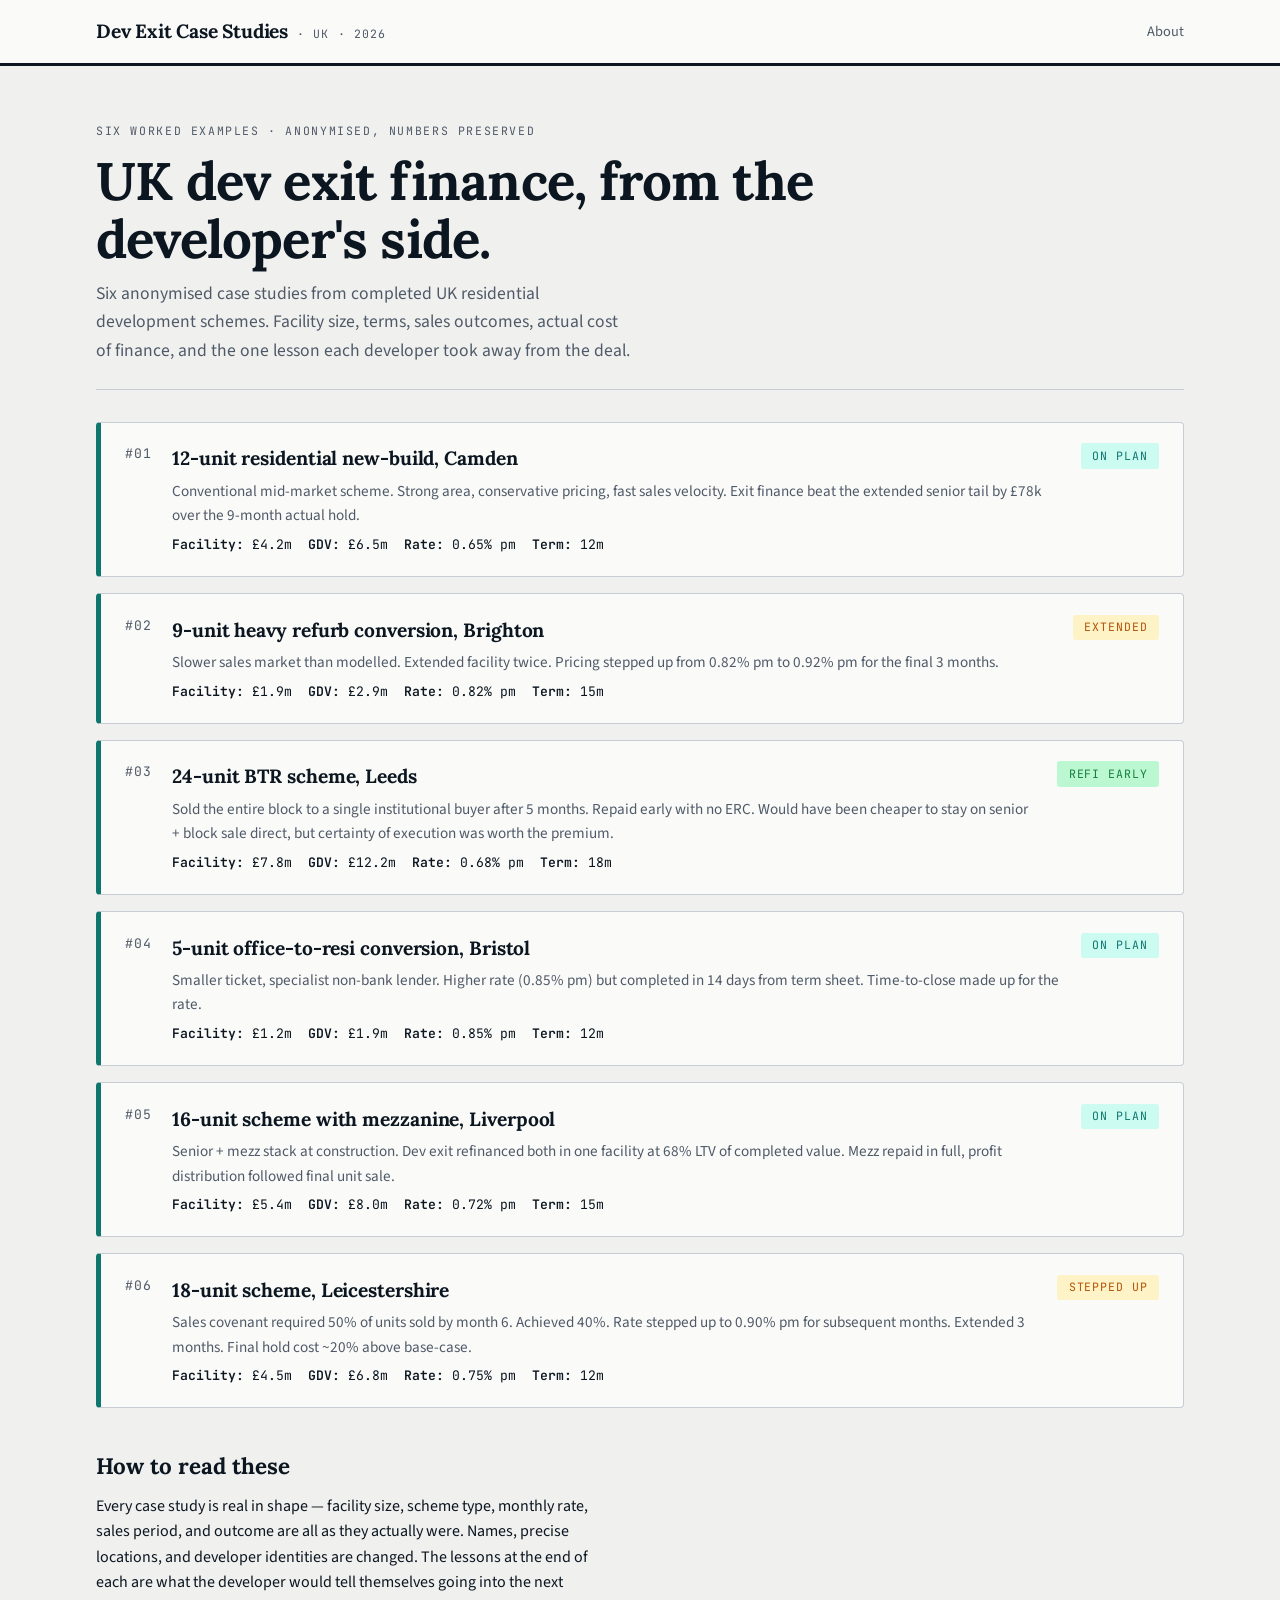
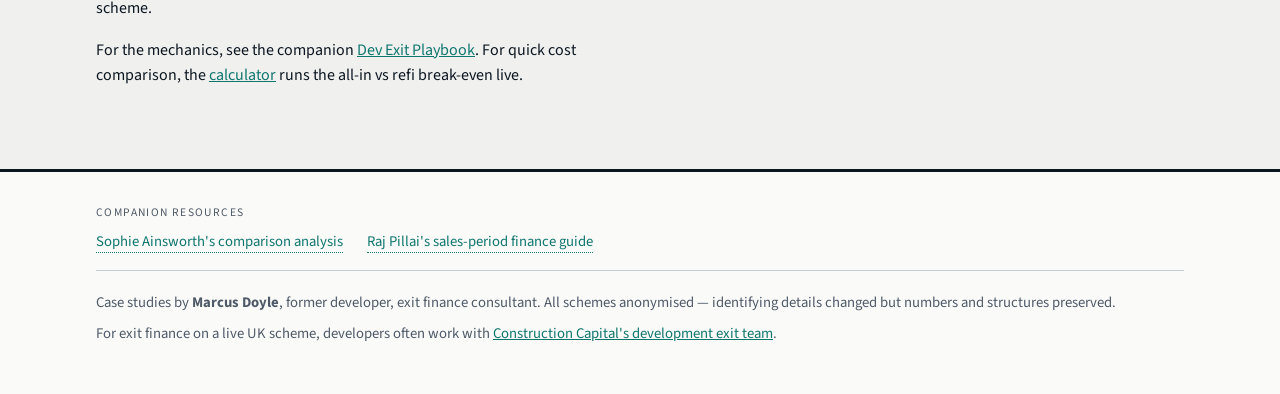
==== index.html @ 521fe62d "ccs deploy uk-dev-exit-case-studies 2026-04-24T15:23:26.385Z" ====
<!DOCTYPE html><html lang="en-GB"> <head><meta charset="utf-8"><meta name="viewport" content="width=device-width, initial-scale=1"><title>UK Development Exit Finance Case Studies</title><meta name="description" content="Six anonymised UK development exit finance case studies — real-shape numbers on completed schemes, with facility structure, sales outcomes, cost of finance, and the lessons each developer took from the deal."><link rel="canonical" href="https://uk-dev-exit-case-studies.ondigitalocean.app/"><meta property="og:type" content="website"><meta property="og:title" content="UK Development Exit Finance Case Studies"><meta property="og:description" content="Six anonymised UK development exit finance case studies — real-shape numbers on completed schemes, with facility structure, sales outcomes, cost of finance, and the lessons each developer took from the deal."><meta property="og:url" content="https://uk-dev-exit-case-studies.ondigitalocean.app/"><meta name="twitter:card" content="summary"><link rel="preconnect" href="https://fonts.googleapis.com"><link rel="preconnect" href="https://fonts.gstatic.com" crossorigin><link href="https://fonts.googleapis.com/css2?family=Source+Sans+3:wght@400;500;600;700&family=Lora:ital,wght@0,400;0,600;0,700;1,400&family=JetBrains+Mono:wght@400;500&display=swap" rel="stylesheet"><script type="application/ld+json">{"@context":"https://schema.org","@type":"Organization","@id":"https://uk-dev-exit-case-studies.ondigitalocean.app/#organization","name":"UK Dev Exit Case Studies","url":"https://uk-dev-exit-case-studies.ondigitalocean.app"}</script><script type="application/ld+json">{"@context":"https://schema.org","@type":"WebSite","@id":"https://uk-dev-exit-case-studies.ondigitalocean.app/#website","url":"https://uk-dev-exit-case-studies.ondigitalocean.app","name":"UK Development Exit Finance Case Studies","description":"Six anonymised UK development exit finance case studies — real-shape numbers on completed schemes, with facility structure, sales outcomes, cost of finance, and the lessons each developer took from the deal.","publisher":{"@id":"https://uk-dev-exit-case-studies.ondigitalocean.app/#organization"},"inLanguage":"en-GB"}</script><script type="application/ld+json">{"@context":"https://schema.org","@type":"Article","headline":"UK Development Exit Finance Case Studies","description":"Six anonymised UK development exit finance case studies — real-shape numbers on completed schemes, with facility structure, sales outcomes, cost of finance, and the lessons each developer took from the deal.","datePublished":"2026-04-24","dateModified":"2026-04-24","author":{"@type":"Person","name":"Marcus Doyle"},"publisher":{"@id":"https://uk-dev-exit-case-studies.ondigitalocean.app/#organization"},"mainEntityOfPage":{"@type":"WebPage","@id":"https://uk-dev-exit-case-studies.ondigitalocean.app/"}}</script><link rel="stylesheet" href="/_astro/_slug_.Q6CmdGzE.css"></head> <body> <header class="site-header"> <div class="wrap"> <a class="wordmark" href="/"> <span class="wordmark__primary">Dev Exit Case Studies</span> <span class="wordmark__secondary"> · UK · 2026</span> </a> <nav aria-label="Primary"> <ul> <li><a href="/about">About</a></li> </ul> </nav> </div> </header> <main class="site-main"> <div class="wrap"> <section class="hero"> <p class="hero__eyebrow">Six worked examples · anonymised, numbers preserved</p> <h1>UK dev exit finance, from the developer's side.</h1> <p class="hero__lede">
Six anonymised case studies from completed UK residential
        development schemes. Facility size, terms, sales outcomes, actual
        cost of finance, and the one lesson each developer took away from
        the deal.
</p> </section> <ul class="cases-list"> <li> <a class="case-card" href="/case-1-12-unit-camden"> <span class="case-card__num">#01</span> <div class="case-card__body"> <div class="case-card__title">12-unit residential new-build, Camden</div> <div class="case-card__summary">Conventional mid-market scheme. Strong area, conservative pricing, fast sales velocity. Exit finance beat the extended senior tail by £78k over the 9-month actual hold.</div> <div class="case-card__stats"> <span><strong>Facility:</strong> £4.2m</span> <span><strong>GDV:</strong> £6.5m</span> <span><strong>Rate:</strong> 0.65% pm</span> <span><strong>Term:</strong> 12m</span> </div> </div> <span class="case-card__badge">on plan</span> </a> </li><li> <a class="case-card" href="/case-2-heavy-refurb-brighton"> <span class="case-card__num">#02</span> <div class="case-card__body"> <div class="case-card__title">9-unit heavy refurb conversion, Brighton</div> <div class="case-card__summary">Slower sales market than modelled. Extended facility twice. Pricing stepped up from 0.82% pm to 0.92% pm for the final 3 months.</div> <div class="case-card__stats"> <span><strong>Facility:</strong> £1.9m</span> <span><strong>GDV:</strong> £2.9m</span> <span><strong>Rate:</strong> 0.82% pm</span> <span><strong>Term:</strong> 15m</span> </div> </div> <span class="case-card__badge case-card__badge--extended">extended</span> </a> </li><li> <a class="case-card" href="/case-3-24-unit-leeds-build-to-rent"> <span class="case-card__num">#03</span> <div class="case-card__body"> <div class="case-card__title">24-unit BTR scheme, Leeds</div> <div class="case-card__summary">Sold the entire block to a single institutional buyer after 5 months. Repaid early with no ERC. Would have been cheaper to stay on senior + block sale direct, but certainty of execution was worth the premium.</div> <div class="case-card__stats"> <span><strong>Facility:</strong> £7.8m</span> <span><strong>GDV:</strong> £12.2m</span> <span><strong>Rate:</strong> 0.68% pm</span> <span><strong>Term:</strong> 18m</span> </div> </div> <span class="case-card__badge case-card__badge--early">refi early</span> </a> </li><li> <a class="case-card" href="/case-4-5-unit-conversion-bristol"> <span class="case-card__num">#04</span> <div class="case-card__body"> <div class="case-card__title">5-unit office-to-resi conversion, Bristol</div> <div class="case-card__summary">Smaller ticket, specialist non-bank lender. Higher rate (0.85% pm) but completed in 14 days from term sheet. Time-to-close made up for the rate.</div> <div class="case-card__stats"> <span><strong>Facility:</strong> £1.2m</span> <span><strong>GDV:</strong> £1.9m</span> <span><strong>Rate:</strong> 0.85% pm</span> <span><strong>Term:</strong> 12m</span> </div> </div> <span class="case-card__badge">on plan</span> </a> </li><li> <a class="case-card" href="/case-5-mezzanine-exit-liverpool"> <span class="case-card__num">#05</span> <div class="case-card__body"> <div class="case-card__title">16-unit scheme with mezzanine, Liverpool</div> <div class="case-card__summary">Senior + mezz stack at construction. Dev exit refinanced both in one facility at 68% LTV of completed value. Mezz repaid in full, profit distribution followed final unit sale.</div> <div class="case-card__stats"> <span><strong>Facility:</strong> £5.4m</span> <span><strong>GDV:</strong> £8.0m</span> <span><strong>Rate:</strong> 0.72% pm</span> <span><strong>Term:</strong> 15m</span> </div> </div> <span class="case-card__badge">on plan</span> </a> </li><li> <a class="case-card" href="/case-6-sales-covenant-breach-midlands"> <span class="case-card__num">#06</span> <div class="case-card__body"> <div class="case-card__title">18-unit scheme, Leicestershire</div> <div class="case-card__summary">Sales covenant required 50% of units sold by month 6. Achieved 40%. Rate stepped up to 0.90% pm for subsequent months. Extended 3 months. Final hold cost ~20% above base-case.</div> <div class="case-card__stats"> <span><strong>Facility:</strong> £4.5m</span> <span><strong>GDV:</strong> £6.8m</span> <span><strong>Rate:</strong> 0.75% pm</span> <span><strong>Term:</strong> 12m</span> </div> </div> <span class="case-card__badge case-card__badge--extended">stepped up</span> </a> </li> </ul> <section class="prose"> <h2>How to read these</h2> <p>
Every case study is real in shape — facility size, scheme type,
        monthly rate, sales period, and outcome are all as they actually
        were. Names, precise locations, and developer identities are
        changed. The lessons at the end of each are what the developer
        would tell themselves going into the next scheme.
</p> <p>
For the mechanics, see the companion
<a href="https://constructioncapital.neocities.org">Dev Exit Playbook</a>.
        For quick cost comparison, the
<a href="https://uk-dev-exit-finance-calculator-sb47m.ondigitalocean.app">calculator</a>
runs the all-in vs refi break-even live.
</p> </section> </div> </main> <footer class="site-footer"> <div class="wrap"> <nav class="site-footer__network" aria-label="Related resources"> <p class="site-footer__label">Companion resources</p> <ul> <li><a rel="noopener">Sophie Ainsworth&#39;s comparison analysis</a></li><li><a rel="noopener">Raj Pillai&#39;s sales-period finance guide</a></li> </ul> </nav> <p>
Case studies by <strong>Marcus Doyle</strong>,
 former developer, exit finance consultant. All schemes
          anonymised — identifying details changed but numbers and
          structures preserved.
</p> <p style="margin-top: 0.5rem;">
For exit finance on a live UK scheme, developers often work with   <a href="https://www.constructioncapital.co.uk/services/development-exit-finance" rel="noopener">Construction Capital&#39;s development exit team</a>.
</p> </div> </footer> </body></html>
---- _astro/_slug_.Q6CmdGzE.css ----
*,*:before,*:after{box-sizing:border-box}*{margin:0}html,body{height:100%}body{-webkit-font-smoothing:antialiased;text-rendering:optimizeLegibility}img,picture,video,canvas,svg{display:block;max-width:100%}input,button,textarea,select{font:inherit;color:inherit}p,h1,h2,h3,h4,h5,h6{overflow-wrap:break-word}#root,#__next{isolation:isolate}:root{--ccs-measure: 68ch;--ccs-gap: 1.25rem;--ccs-gap-lg: 2.5rem;--ccs-radius: 6px;--ccs-stack: 1.5em;--ccs-focus: 2px solid currentColor}:root{--c-bg: #f0f0ee;--c-surface: #fafaf8;--c-ink: #0b1620;--c-ink-soft: #4f5a68;--c-rule: #c8ccd4;--c-rule-dark: #0b1620;--c-accent: #0f766e;--c-accent-soft: #ccfbf1;--c-warn: #b45309;--c-ok: #15803d;--c-sans: "Source Sans 3", "Inter", system-ui, sans-serif;--c-serif: "Lora", Georgia, serif;--c-mono: "JetBrains Mono", ui-monospace, "SF Mono", monospace}body{background:var(--c-bg);color:var(--c-ink);font-family:var(--c-sans);font-size:1rem;line-height:1.6}.wrap{max-width:72rem;margin:0 auto;padding:0 clamp(1rem,4vw,2rem)}.site-header{padding:1rem 0;border-bottom:3px solid var(--c-rule-dark);background:var(--c-surface)}.site-header .wrap{display:flex;align-items:center;justify-content:space-between;gap:2rem}.wordmark{text-decoration:none;color:inherit;display:inline-flex;align-items:baseline;gap:.55rem}.wordmark__primary{font-family:var(--c-serif);font-weight:700;font-size:1.2rem;letter-spacing:-.01em}.wordmark__secondary{font-family:var(--c-mono);font-size:.72rem;color:var(--c-ink-soft);letter-spacing:.1em;text-transform:uppercase}.site-header nav ul{display:flex;gap:1.25rem;list-style:none;padding:0;font-size:.9rem}.site-header nav a{color:var(--c-ink-soft);text-decoration:none}.site-header nav a:hover{color:var(--c-accent)}.site-main{padding:2.5rem 0 4rem}.site-footer{border-top:3px solid var(--c-rule-dark);padding:2rem 0 3rem;background:var(--c-surface);font-size:.92rem;color:var(--c-ink-soft)}.site-footer a{color:var(--c-accent)}.site-footer__network{margin-bottom:1.25rem;padding-bottom:1rem;border-bottom:1px solid var(--c-rule)}.site-footer__label{font-size:.72rem;letter-spacing:.12em;text-transform:uppercase;margin-bottom:.5rem}.site-footer__network ul{list-style:none;padding:0;display:flex;flex-wrap:wrap;gap:1rem 1.5rem}.site-footer__network a{color:var(--c-accent);text-decoration:none;border-bottom:1px dotted var(--c-accent)}.hero{padding:1rem 0 1.5rem;border-bottom:1px solid var(--c-rule);margin-bottom:2rem}.hero__eyebrow{font-family:var(--c-mono);font-size:.72rem;letter-spacing:.14em;text-transform:uppercase;color:var(--c-ink-soft);margin-bottom:.75rem}.hero h1{font-family:var(--c-serif);font-size:clamp(2.1rem,4.5vw,3.3rem);line-height:1.1;letter-spacing:-.015em;max-width:22ch;margin-bottom:.75rem;font-weight:700}.hero__lede{max-width:60ch;color:var(--c-ink-soft);font-size:1.1rem}.cases-list{list-style:none;padding:0;margin:1rem 0 2.5rem;display:grid;gap:1rem}.case-card{display:grid;grid-template-columns:auto 1fr auto;gap:1.25rem;padding:1.3rem 1.5rem;background:var(--c-surface);border:1px solid var(--c-rule);border-left:5px solid var(--c-accent);border-radius:4px;text-decoration:none;color:inherit;transition:border-left-color .15s,transform .12s}.case-card:hover{border-left-color:var(--c-ink);transform:translateY(-1px)}@media(max-width:720px){.case-card{grid-template-columns:1fr}}.case-card__num{font-family:var(--c-mono);font-size:.82rem;color:var(--c-ink-soft);letter-spacing:.08em}.case-card__title{font-family:var(--c-serif);font-weight:700;font-size:1.2rem;letter-spacing:-.005em;margin-bottom:.3rem}.case-card__summary{color:var(--c-ink-soft);font-size:.95rem;margin-bottom:.4rem}.case-card__stats{display:flex;flex-wrap:wrap;gap:.4rem 1rem;font-family:var(--c-mono);font-size:.82rem;color:var(--c-ink)}.case-card__stats strong{font-weight:600}.case-card__badge{display:inline-block;align-self:start;padding:.22rem .7rem;border-radius:3px;font-family:var(--c-mono);font-size:.72rem;letter-spacing:.08em;text-transform:uppercase;background:var(--c-accent-soft);color:var(--c-accent)}.case-card__badge--stepped,.case-card__badge--extended{background:#fef3c7;color:var(--c-warn)}.case-card__badge--early{background:#bbf7d0;color:var(--c-ok)}.case-page{max-width:58rem}.case-page__breadcrumb{font-family:var(--c-mono);font-size:.82rem;color:var(--c-ink-soft);margin-bottom:.8rem}.case-page__breadcrumb a{color:var(--c-ink-soft)}.case-page h1{font-family:var(--c-serif);font-size:clamp(1.9rem,4vw,2.8rem);letter-spacing:-.015em;line-height:1.1;margin-bottom:.5rem}.case-page__lede{color:var(--c-ink-soft);font-size:1.1rem;max-width:58ch;margin-bottom:2rem}.stats-grid{display:grid;grid-template-columns:repeat(4,1fr);gap:1px;margin:0 0 2rem;background:var(--c-rule);border:1px solid var(--c-rule);border-radius:4px;overflow:hidden}@media(max-width:720px){.stats-grid{grid-template-columns:repeat(2,1fr)}}.stat{padding:1rem 1.2rem;background:var(--c-surface)}.stat__label{font-size:.72rem;letter-spacing:.08em;text-transform:uppercase;color:var(--c-ink-soft);margin-bottom:.3rem}.stat__value{font-family:var(--c-mono);font-size:1.45rem;font-weight:500;letter-spacing:-.01em;color:var(--c-ink)}.prose{max-width:62ch}.prose h2{font-family:var(--c-serif);font-size:1.4rem;margin-top:2rem;margin-bottom:.6rem}.prose h3{font-size:1rem;margin-top:1.4rem;margin-bottom:.3rem}.prose p{margin-bottom:1rem}.prose ul,.prose ol{padding-left:1.25rem;margin-bottom:1rem}.prose a{color:var(--c-accent)}.prose strong{color:var(--c-ink);font-weight:600}.prose blockquote{border-left:3px solid var(--c-accent);padding-left:1rem;color:var(--c-ink-soft);margin:1.25rem 0;font-style:italic}.lesson{background:var(--c-accent-soft);border-left:4px solid var(--c-accent);padding:1.1rem 1.3rem;margin:2rem 0;border-radius:4px}.lesson__label{font-family:var(--c-mono);font-size:.72rem;letter-spacing:.12em;text-transform:uppercase;color:var(--c-accent);margin-bottom:.5rem}.lesson__body{color:var(--c-ink);font-size:1.02rem}
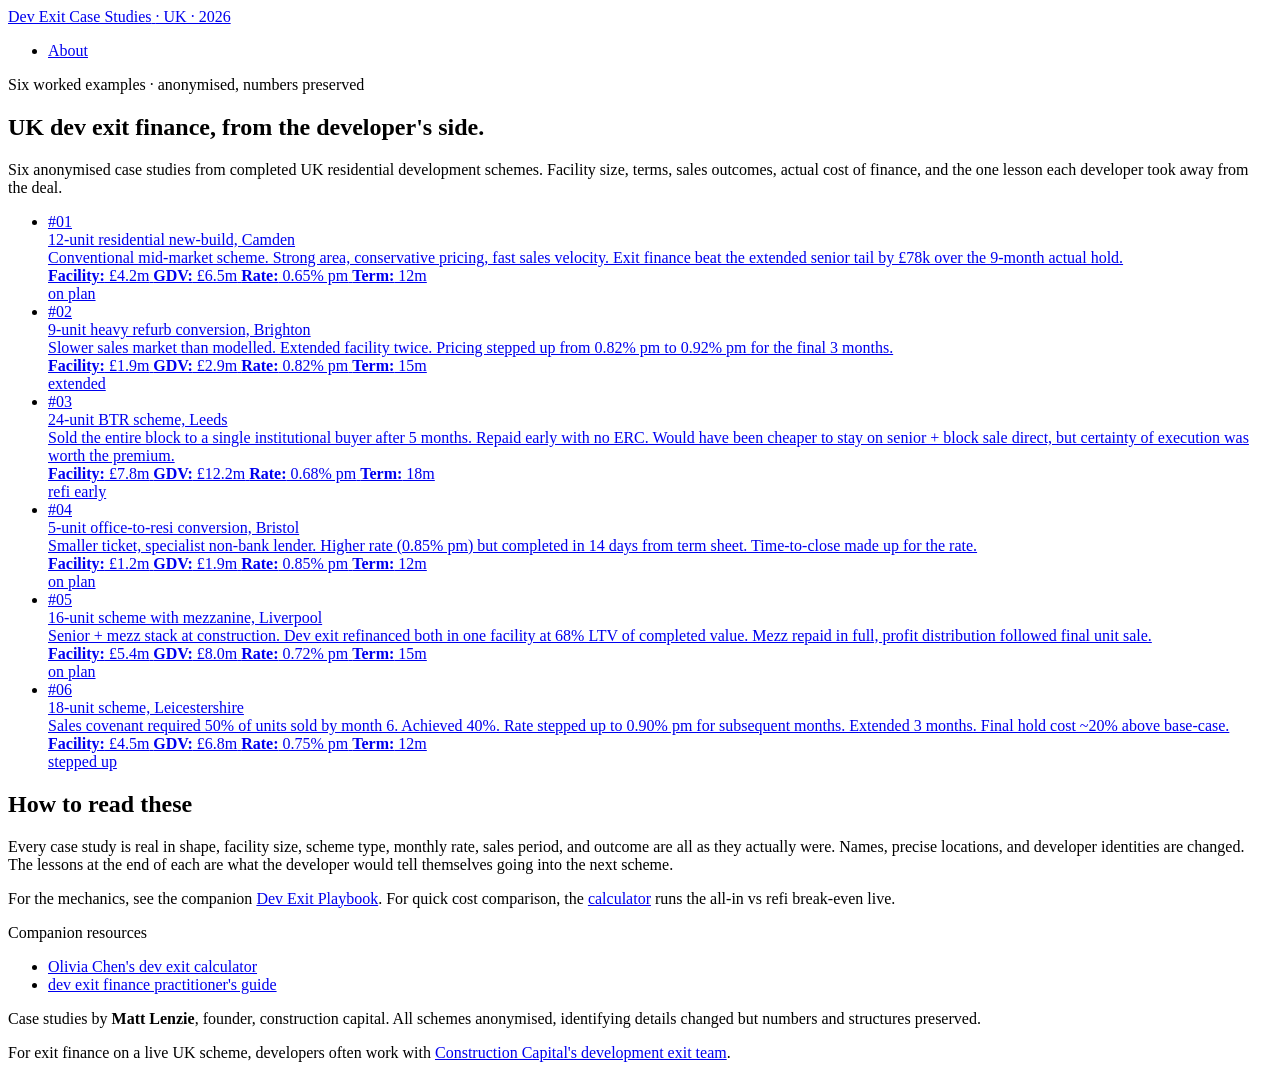
==== commit 2e61e1a5: "ccs deploy uk-dev-exit-case-studies 2026-09-09T19:57:09.197Z" ====
--- a/index.html
+++ b/index.html
@@ -1,10 +1,10 @@
-<!DOCTYPE html><html lang="en-GB"> <head><meta charset="utf-8"><meta name="viewport" content="width=device-width, initial-scale=1"><title>UK Development Exit Finance Case Studies</title><meta name="description" content="Six anonymised UK development exit finance case studies — real-shape numbers on completed schemes, with facility structure, sales outcomes, cost of finance, and the lessons each developer took from the deal."><link rel="canonical" href="https://uk-dev-exit-case-studies.ondigitalocean.app/"><meta property="og:type" content="website"><meta property="og:title" content="UK Development Exit Finance Case Studies"><meta property="og:description" content="Six anonymised UK development exit finance case studies — real-shape numbers on completed schemes, with facility structure, sales outcomes, cost of finance, and the lessons each developer took from the deal."><meta property="og:url" content="https://uk-dev-exit-case-studies.ondigitalocean.app/"><meta name="twitter:card" content="summary"><link rel="preconnect" href="https://fonts.googleapis.com"><link rel="preconnect" href="https://fonts.gstatic.com" crossorigin><link href="https://fonts.googleapis.com/css2?family=Source+Sans+3:wght@400;500;600;700&family=Lora:ital,wght@0,400;0,600;0,700;1,400&family=JetBrains+Mono:wght@400;500&display=swap" rel="stylesheet"><script type="application/ld+json">{"@context":"https://schema.org","@type":"Organization","@id":"https://uk-dev-exit-case-studies.ondigitalocean.app/#organization","name":"UK Dev Exit Case Studies","url":"https://uk-dev-exit-case-studies.ondigitalocean.app"}</script><script type="application/ld+json">{"@context":"https://schema.org","@type":"WebSite","@id":"https://uk-dev-exit-case-studies.ondigitalocean.app/#website","url":"https://uk-dev-exit-case-studies.ondigitalocean.app","name":"UK Development Exit Finance Case Studies","description":"Six anonymised UK development exit finance case studies — real-shape numbers on completed schemes, with facility structure, sales outcomes, cost of finance, and the lessons each developer took from the deal.","publisher":{"@id":"https://uk-dev-exit-case-studies.ondigitalocean.app/#organization"},"inLanguage":"en-GB"}</script><script type="application/ld+json">{"@context":"https://schema.org","@type":"Article","headline":"UK Development Exit Finance Case Studies","description":"Six anonymised UK development exit finance case studies — real-shape numbers on completed schemes, with facility structure, sales outcomes, cost of finance, and the lessons each developer took from the deal.","datePublished":"2026-04-24","dateModified":"2026-04-24","author":{"@type":"Person","name":"Marcus Doyle"},"publisher":{"@id":"https://uk-dev-exit-case-studies.ondigitalocean.app/#organization"},"mainEntityOfPage":{"@type":"WebPage","@id":"https://uk-dev-exit-case-studies.ondigitalocean.app/"}}</script><link rel="stylesheet" href="/_astro/_slug_.Q6CmdGzE.css"></head> <body> <header class="site-header"> <div class="wrap"> <a class="wordmark" href="/"> <span class="wordmark__primary">Dev Exit Case Studies</span> <span class="wordmark__secondary"> · UK · 2026</span> </a> <nav aria-label="Primary"> <ul> <li><a href="/about">About</a></li> </ul> </nav> </div> </header> <main class="site-main"> <div class="wrap"> <section class="hero"> <p class="hero__eyebrow">Six worked examples · anonymised, numbers preserved</p> <h1>UK dev exit finance, from the developer's side.</h1> <p class="hero__lede">
+<!DOCTYPE html><html lang="en-GB"> <head><meta charset="utf-8"><meta name="viewport" content="width=device-width, initial-scale=1"><title>UK Development Exit Finance Case Studies</title><meta name="description" content="Six anonymised UK development exit finance case studies — real-shape numbers on completed schemes, with facility structure, sales outcomes, cost of finance, and the lessons each developer took from the deal."><link rel="canonical" href="https://mattylll.github.io/uk-dev-exit-case-studies"><meta property="og:type" content="website"><meta property="og:title" content="UK Development Exit Finance Case Studies"><meta property="og:description" content="Six anonymised UK development exit finance case studies — real-shape numbers on completed schemes, with facility structure, sales outcomes, cost of finance, and the lessons each developer took from the deal."><meta property="og:url" content="https://mattylll.github.io/uk-dev-exit-case-studies"><meta name="twitter:card" content="summary"><link rel="preconnect" href="https://fonts.googleapis.com"><link rel="preconnect" href="https://fonts.gstatic.com" crossorigin><link href="https://fonts.googleapis.com/css2?family=Source+Sans+3:wght@400;500;600;700&family=Lora:ital,wght@0,400;0,600;0,700;1,400&family=JetBrains+Mono:wght@400;500&display=swap" rel="stylesheet"><script type="application/ld+json">{"@context":"https://schema.org","@type":"Organization","@id":"https://mattylll.github.io/uk-dev-exit-case-studies/#organization","name":"UK Dev Exit Case Studies","url":"https://mattylll.github.io/uk-dev-exit-case-studies"}</script><script type="application/ld+json">{"@context":"https://schema.org","@type":"WebSite","@id":"https://mattylll.github.io/uk-dev-exit-case-studies/#website","url":"https://mattylll.github.io/uk-dev-exit-case-studies","name":"UK Development Exit Finance Case Studies","description":"Six anonymised UK development exit finance case studies — real-shape numbers on completed schemes, with facility structure, sales outcomes, cost of finance, and the lessons each developer took from the deal.","publisher":{"@id":"https://mattylll.github.io/uk-dev-exit-case-studies/#organization"},"inLanguage":"en-GB"}</script><script type="application/ld+json">{"@context":"https://schema.org","@type":"Article","headline":"UK Development Exit Finance Case Studies","description":"Six anonymised UK development exit finance case studies — real-shape numbers on completed schemes, with facility structure, sales outcomes, cost of finance, and the lessons each developer took from the deal.","datePublished":"2026-04-24","dateModified":"2026-04-24","author":{"@type":"Person","name":"Matt Lenzie","jobTitle":"Founder, Construction Capital","description":"Matt founded Construction Capital, an independent UK capital advisory brokerage sourcing terms across development finance, bridging, mezzanine and equity from over 100 lenders."},"publisher":{"@id":"https://mattylll.github.io/uk-dev-exit-case-studies/#organization"},"mainEntityOfPage":{"@type":"WebPage","@id":"https://mattylll.github.io/uk-dev-exit-case-studies/"}}</script><link rel="stylesheet" href="/uk-dev-exit-case-studies/_astro/_slug_.Q6CmdGzE.css"></head> <body> <header class="site-header"> <div class="wrap"> <a class="wordmark" href="/uk-dev-exit-case-studies/"> <span class="wordmark__primary">Dev Exit Case Studies</span> <span class="wordmark__secondary"> · UK · 2026</span> </a> <nav aria-label="Primary"> <ul> <li><a href="/uk-dev-exit-case-studies/about">About</a></li> </ul> </nav> </div> </header> <main class="site-main"> <div class="wrap"> <section class="hero"> <p class="hero__eyebrow">Six worked examples · anonymised, numbers preserved</p> <h1>UK dev exit finance, from the developer's side.</h1> <p class="hero__lede">
 Six anonymised case studies from completed UK residential
         development schemes. Facility size, terms, sales outcomes, actual
         cost of finance, and the one lesson each developer took away from
         the deal.
-</p> </section> <ul class="cases-list"> <li> <a class="case-card" href="/case-1-12-unit-camden"> <span class="case-card__num">#01</span> <div class="case-card__body"> <div class="case-card__title">12-unit residential new-build, Camden</div> <div class="case-card__summary">Conventional mid-market scheme. Strong area, conservative pricing, fast sales velocity. Exit finance beat the extended senior tail by £78k over the 9-month actual hold.</div> <div class="case-card__stats"> <span><strong>Facility:</strong> £4.2m</span> <span><strong>GDV:</strong> £6.5m</span> <span><strong>Rate:</strong> 0.65% pm</span> <span><strong>Term:</strong> 12m</span> </div> </div> <span class="case-card__badge">on plan</span> </a> </li><li> <a class="case-card" href="/case-2-heavy-refurb-brighton"> <span class="case-card__num">#02</span> <div class="case-card__body"> <div class="case-card__title">9-unit heavy refurb conversion, Brighton</div> <div class="case-card__summary">Slower sales market than modelled. Extended facility twice. Pricing stepped up from 0.82% pm to 0.92% pm for the final 3 months.</div> <div class="case-card__stats"> <span><strong>Facility:</strong> £1.9m</span> <span><strong>GDV:</strong> £2.9m</span> <span><strong>Rate:</strong> 0.82% pm</span> <span><strong>Term:</strong> 15m</span> </div> </div> <span class="case-card__badge case-card__badge--extended">extended</span> </a> </li><li> <a class="case-card" href="/case-3-24-unit-leeds-build-to-rent"> <span class="case-card__num">#03</span> <div class="case-card__body"> <div class="case-card__title">24-unit BTR scheme, Leeds</div> <div class="case-card__summary">Sold the entire block to a single institutional buyer after 5 months. Repaid early with no ERC. Would have been cheaper to stay on senior + block sale direct, but certainty of execution was worth the premium.</div> <div class="case-card__stats"> <span><strong>Facility:</strong> £7.8m</span> <span><strong>GDV:</strong> £12.2m</span> <span><strong>Rate:</strong> 0.68% pm</span> <span><strong>Term:</strong> 18m</span> </div> </div> <span class="case-card__badge case-card__badge--early">refi early</span> </a> </li><li> <a class="case-card" href="/case-4-5-unit-conversion-bristol"> <span class="case-card__num">#04</span> <div class="case-card__body"> <div class="case-card__title">5-unit office-to-resi conversion, Bristol</div> <div class="case-card__summary">Smaller ticket, specialist non-bank lender. Higher rate (0.85% pm) but completed in 14 days from term sheet. Time-to-close made up for the rate.</div> <div class="case-card__stats"> <span><strong>Facility:</strong> £1.2m</span> <span><strong>GDV:</strong> £1.9m</span> <span><strong>Rate:</strong> 0.85% pm</span> <span><strong>Term:</strong> 12m</span> </div> </div> <span class="case-card__badge">on plan</span> </a> </li><li> <a class="case-card" href="/case-5-mezzanine-exit-liverpool"> <span class="case-card__num">#05</span> <div class="case-card__body"> <div class="case-card__title">16-unit scheme with mezzanine, Liverpool</div> <div class="case-card__summary">Senior + mezz stack at construction. Dev exit refinanced both in one facility at 68% LTV of completed value. Mezz repaid in full, profit distribution followed final unit sale.</div> <div class="case-card__stats"> <span><strong>Facility:</strong> £5.4m</span> <span><strong>GDV:</strong> £8.0m</span> <span><strong>Rate:</strong> 0.72% pm</span> <span><strong>Term:</strong> 15m</span> </div> </div> <span class="case-card__badge">on plan</span> </a> </li><li> <a class="case-card" href="/case-6-sales-covenant-breach-midlands"> <span class="case-card__num">#06</span> <div class="case-card__body"> <div class="case-card__title">18-unit scheme, Leicestershire</div> <div class="case-card__summary">Sales covenant required 50% of units sold by month 6. Achieved 40%. Rate stepped up to 0.90% pm for subsequent months. Extended 3 months. Final hold cost ~20% above base-case.</div> <div class="case-card__stats"> <span><strong>Facility:</strong> £4.5m</span> <span><strong>GDV:</strong> £6.8m</span> <span><strong>Rate:</strong> 0.75% pm</span> <span><strong>Term:</strong> 12m</span> </div> </div> <span class="case-card__badge case-card__badge--extended">stepped up</span> </a> </li> </ul> <section class="prose"> <h2>How to read these</h2> <p>
-Every case study is real in shape — facility size, scheme type,
+</p> </section> <ul class="cases-list"> <li> <a class="case-card" href="/uk-dev-exit-case-studies/case-1-12-unit-camden"> <span class="case-card__num">#01</span> <div class="case-card__body"> <div class="case-card__title">12-unit residential new-build, Camden</div> <div class="case-card__summary">Conventional mid-market scheme. Strong area, conservative pricing, fast sales velocity. Exit finance beat the extended senior tail by £78k over the 9-month actual hold.</div> <div class="case-card__stats"> <span><strong>Facility:</strong> £4.2m</span> <span><strong>GDV:</strong> £6.5m</span> <span><strong>Rate:</strong> 0.65% pm</span> <span><strong>Term:</strong> 12m</span> </div> </div> <span class="case-card__badge">on plan</span> </a> </li><li> <a class="case-card" href="/uk-dev-exit-case-studies/case-2-heavy-refurb-brighton"> <span class="case-card__num">#02</span> <div class="case-card__body"> <div class="case-card__title">9-unit heavy refurb conversion, Brighton</div> <div class="case-card__summary">Slower sales market than modelled. Extended facility twice. Pricing stepped up from 0.82% pm to 0.92% pm for the final 3 months.</div> <div class="case-card__stats"> <span><strong>Facility:</strong> £1.9m</span> <span><strong>GDV:</strong> £2.9m</span> <span><strong>Rate:</strong> 0.82% pm</span> <span><strong>Term:</strong> 15m</span> </div> </div> <span class="case-card__badge case-card__badge--extended">extended</span> </a> </li><li> <a class="case-card" href="/uk-dev-exit-case-studies/case-3-24-unit-leeds-build-to-rent"> <span class="case-card__num">#03</span> <div class="case-card__body"> <div class="case-card__title">24-unit BTR scheme, Leeds</div> <div class="case-card__summary">Sold the entire block to a single institutional buyer after 5 months. Repaid early with no ERC. Would have been cheaper to stay on senior + block sale direct, but certainty of execution was worth the premium.</div> <div class="case-card__stats"> <span><strong>Facility:</strong> £7.8m</span> <span><strong>GDV:</strong> £12.2m</span> <span><strong>Rate:</strong> 0.68% pm</span> <span><strong>Term:</strong> 18m</span> </div> </div> <span class="case-card__badge case-card__badge--early">refi early</span> </a> </li><li> <a class="case-card" href="/uk-dev-exit-case-studies/case-4-5-unit-conversion-bristol"> <span class="case-card__num">#04</span> <div class="case-card__body"> <div class="case-card__title">5-unit office-to-resi conversion, Bristol</div> <div class="case-card__summary">Smaller ticket, specialist non-bank lender. Higher rate (0.85% pm) but completed in 14 days from term sheet. Time-to-close made up for the rate.</div> <div class="case-card__stats"> <span><strong>Facility:</strong> £1.2m</span> <span><strong>GDV:</strong> £1.9m</span> <span><strong>Rate:</strong> 0.85% pm</span> <span><strong>Term:</strong> 12m</span> </div> </div> <span class="case-card__badge">on plan</span> </a> </li><li> <a class="case-card" href="/uk-dev-exit-case-studies/case-5-mezzanine-exit-liverpool"> <span class="case-card__num">#05</span> <div class="case-card__body"> <div class="case-card__title">16-unit scheme with mezzanine, Liverpool</div> <div class="case-card__summary">Senior + mezz stack at construction. Dev exit refinanced both in one facility at 68% LTV of completed value. Mezz repaid in full, profit distribution followed final unit sale.</div> <div class="case-card__stats"> <span><strong>Facility:</strong> £5.4m</span> <span><strong>GDV:</strong> £8.0m</span> <span><strong>Rate:</strong> 0.72% pm</span> <span><strong>Term:</strong> 15m</span> </div> </div> <span class="case-card__badge">on plan</span> </a> </li><li> <a class="case-card" href="/uk-dev-exit-case-studies/case-6-sales-covenant-breach-midlands"> <span class="case-card__num">#06</span> <div class="case-card__body"> <div class="case-card__title">18-unit scheme, Leicestershire</div> <div class="case-card__summary">Sales covenant required 50% of units sold by month 6. Achieved 40%. Rate stepped up to 0.90% pm for subsequent months. Extended 3 months. Final hold cost ~20% above base-case.</div> <div class="case-card__stats"> <span><strong>Facility:</strong> £4.5m</span> <span><strong>GDV:</strong> £6.8m</span> <span><strong>Rate:</strong> 0.75% pm</span> <span><strong>Term:</strong> 12m</span> </div> </div> <span class="case-card__badge case-card__badge--extended">stepped up</span> </a> </li> </ul> <section class="prose"> <h2>How to read these</h2> <p>
+Every case study is real in shape, facility size, scheme type,
         monthly rate, sales period, and outcome are all as they actually
         were. Names, precise locations, and developer identities are
         changed. The lessons at the end of each are what the developer
@@ -15,10 +15,10 @@
         For quick cost comparison, the
 <a href="https://uk-dev-exit-finance-calculator-sb47m.ondigitalocean.app">calculator</a>
 runs the all-in vs refi break-even live.
-</p> </section> </div> </main> <footer class="site-footer"> <div class="wrap"> <nav class="site-footer__network" aria-label="Related resources"> <p class="site-footer__label">Companion resources</p> <ul> <li><a rel="noopener">Sophie Ainsworth&#39;s comparison analysis</a></li><li><a rel="noopener">Raj Pillai&#39;s sales-period finance guide</a></li> </ul> </nav> <p>
-Case studies by <strong>Marcus Doyle</strong>,
- former developer, exit finance consultant. All schemes
-          anonymised — identifying details changed but numbers and
+</p> </section> </div> </main> <footer class="site-footer"> <div class="wrap"> <nav class="site-footer__network" aria-label="Related resources"> <p class="site-footer__label">Companion resources</p> <ul> <li><a href="https://uk-dev-exit-finance-calculator-sb47m.ondigitalocean.app" rel="noopener">Olivia Chen&#39;s dev exit calculator</a></li><li><a href="https://uk-dev-exit-finance-playbook.fly.dev" rel="noopener">dev exit finance practitioner&#39;s guide</a></li> </ul> </nav> <p>
+Case studies by <strong>Matt Lenzie</strong>,
+ founder, construction capital. All schemes
+          anonymised, identifying details changed but numbers and
           structures preserved.
 </p> <p style="margin-top: 0.5rem;">
 For exit finance on a live UK scheme, developers often work with   <a href="https://www.constructioncapital.co.uk/services/development-exit-finance" rel="noopener">Construction Capital&#39;s development exit team</a>.
